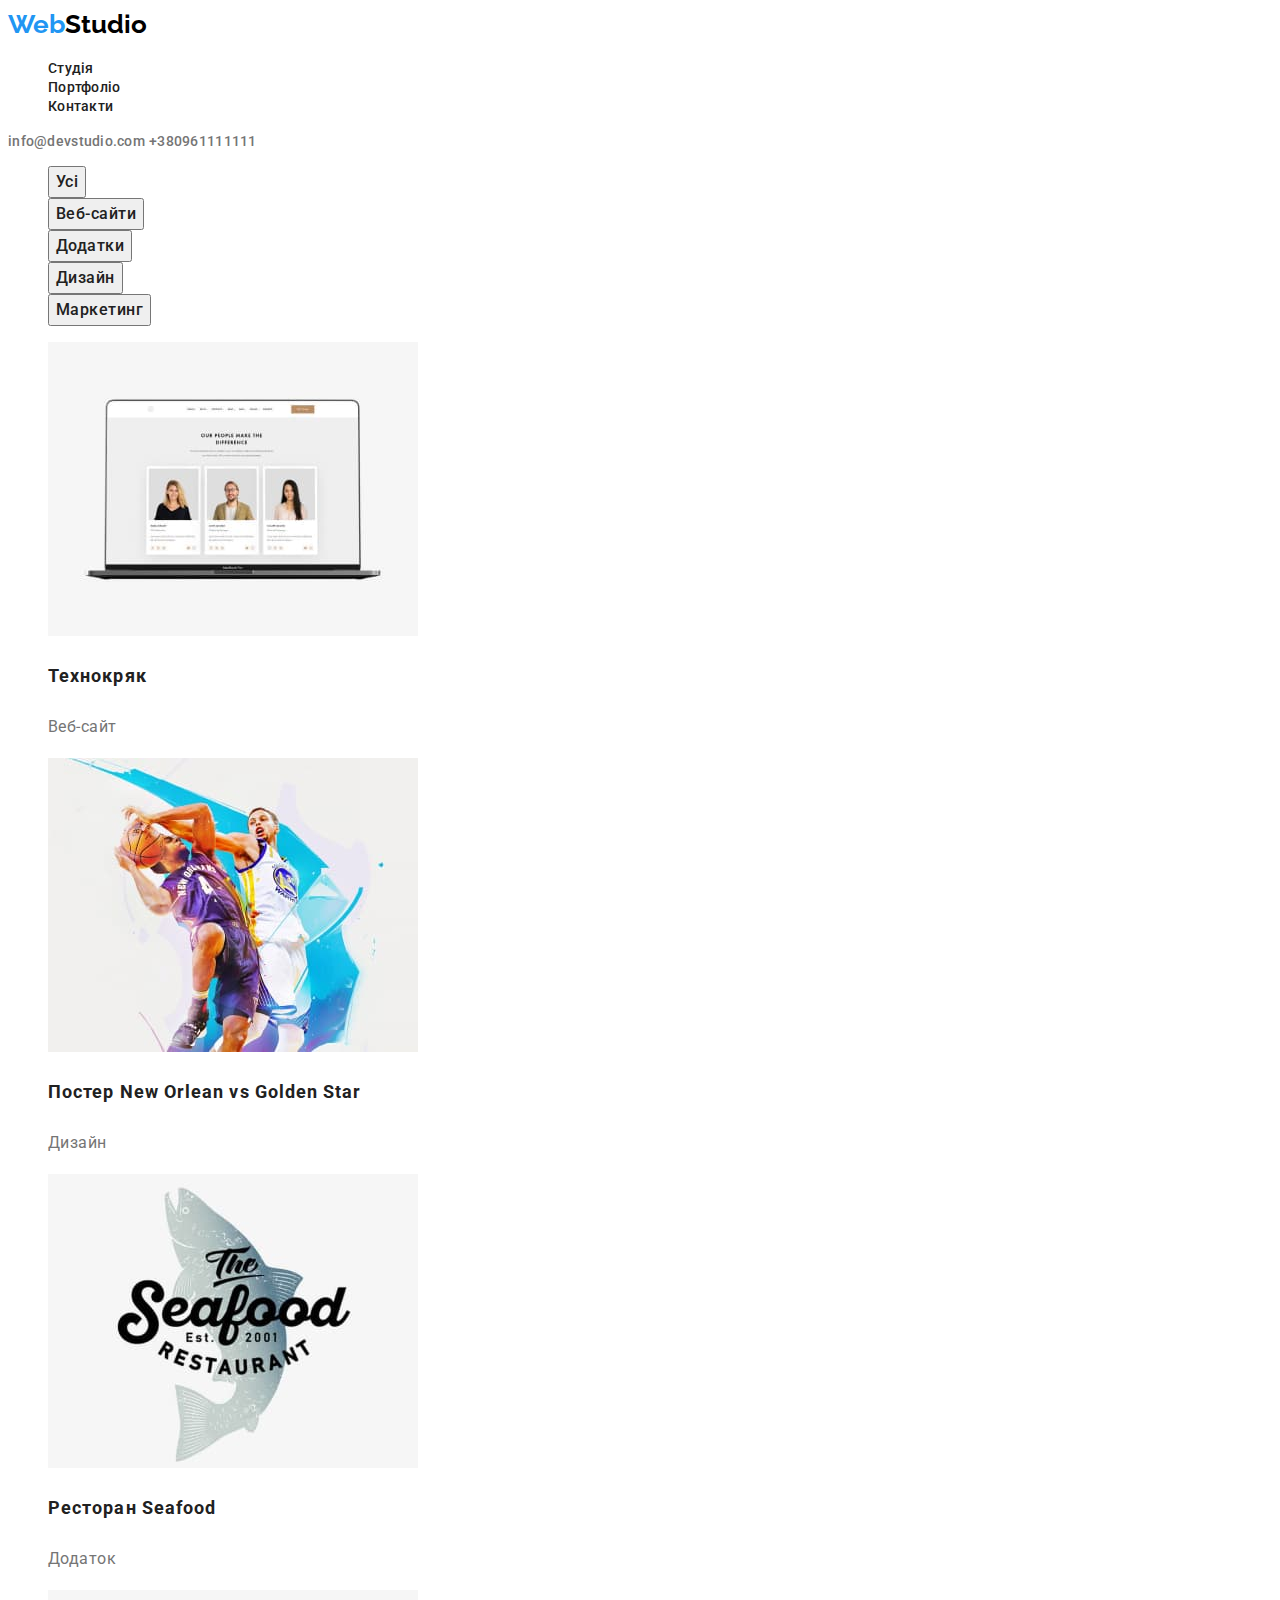
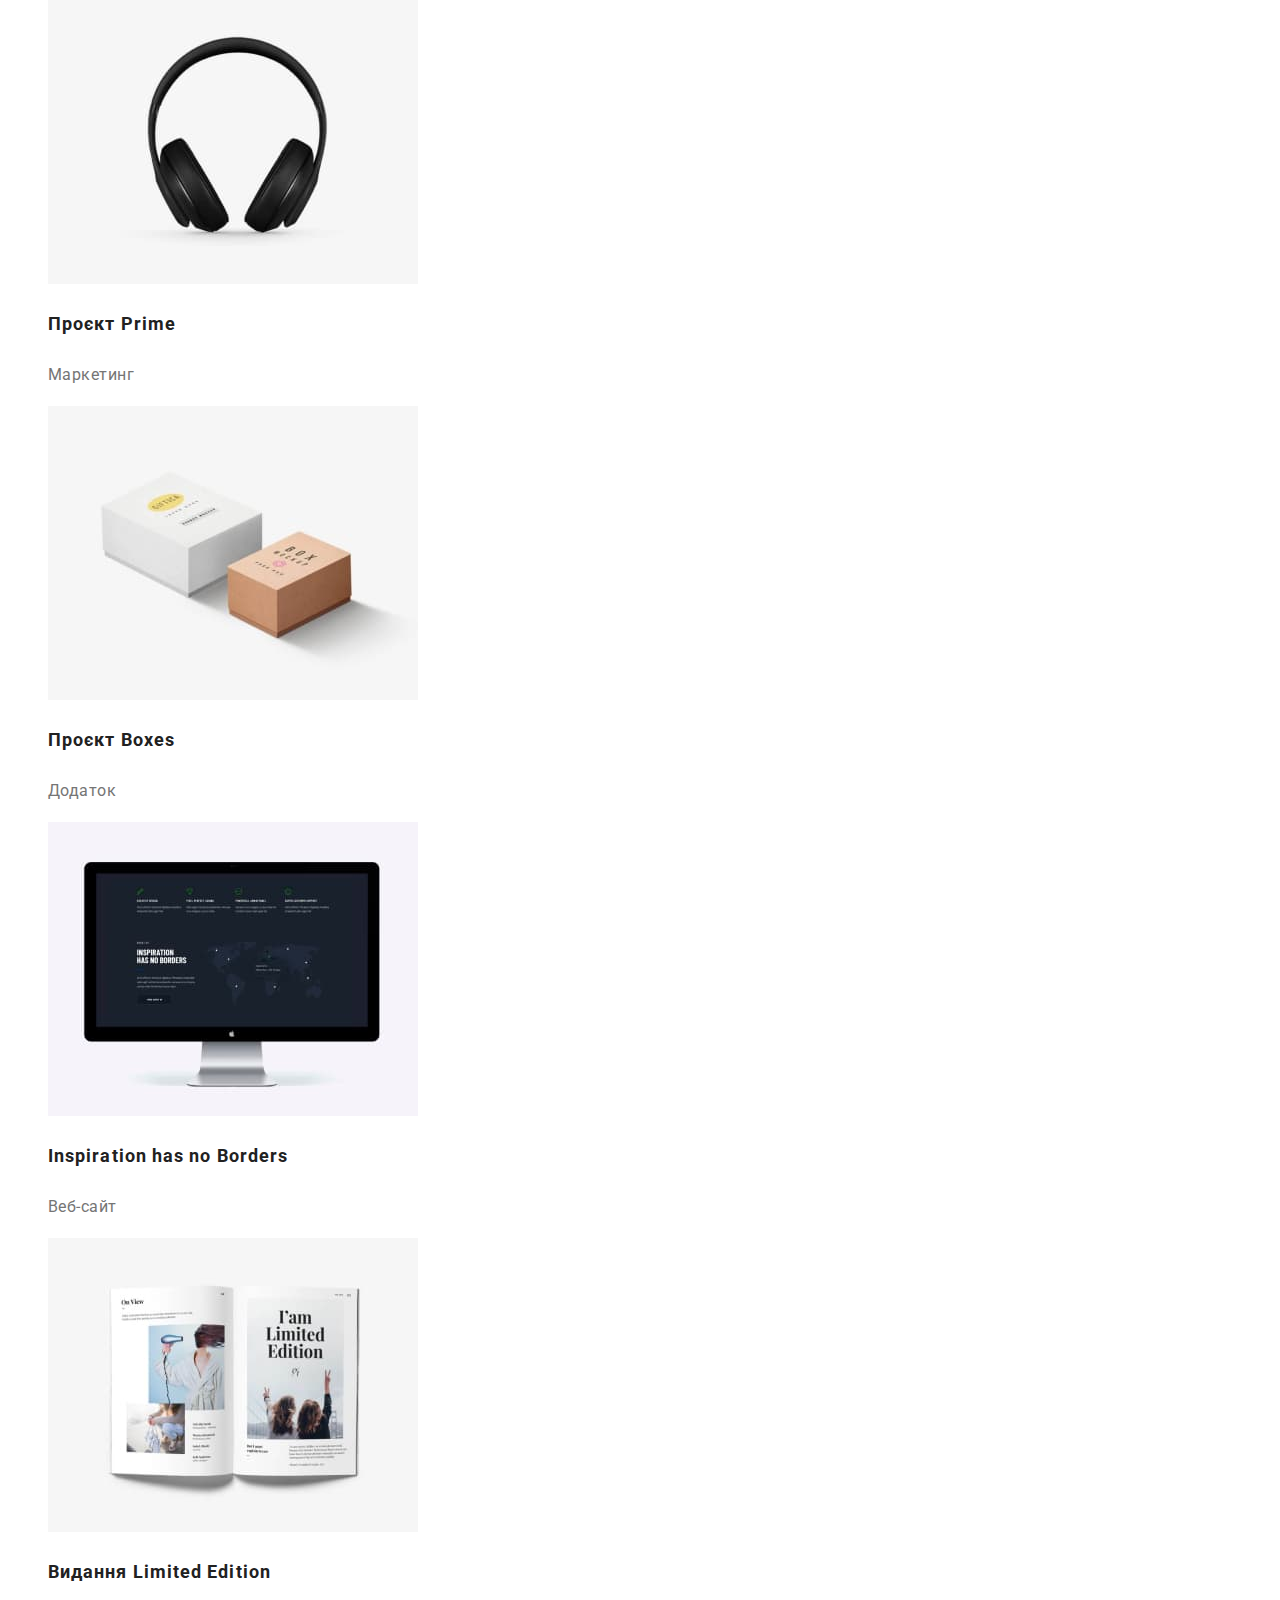
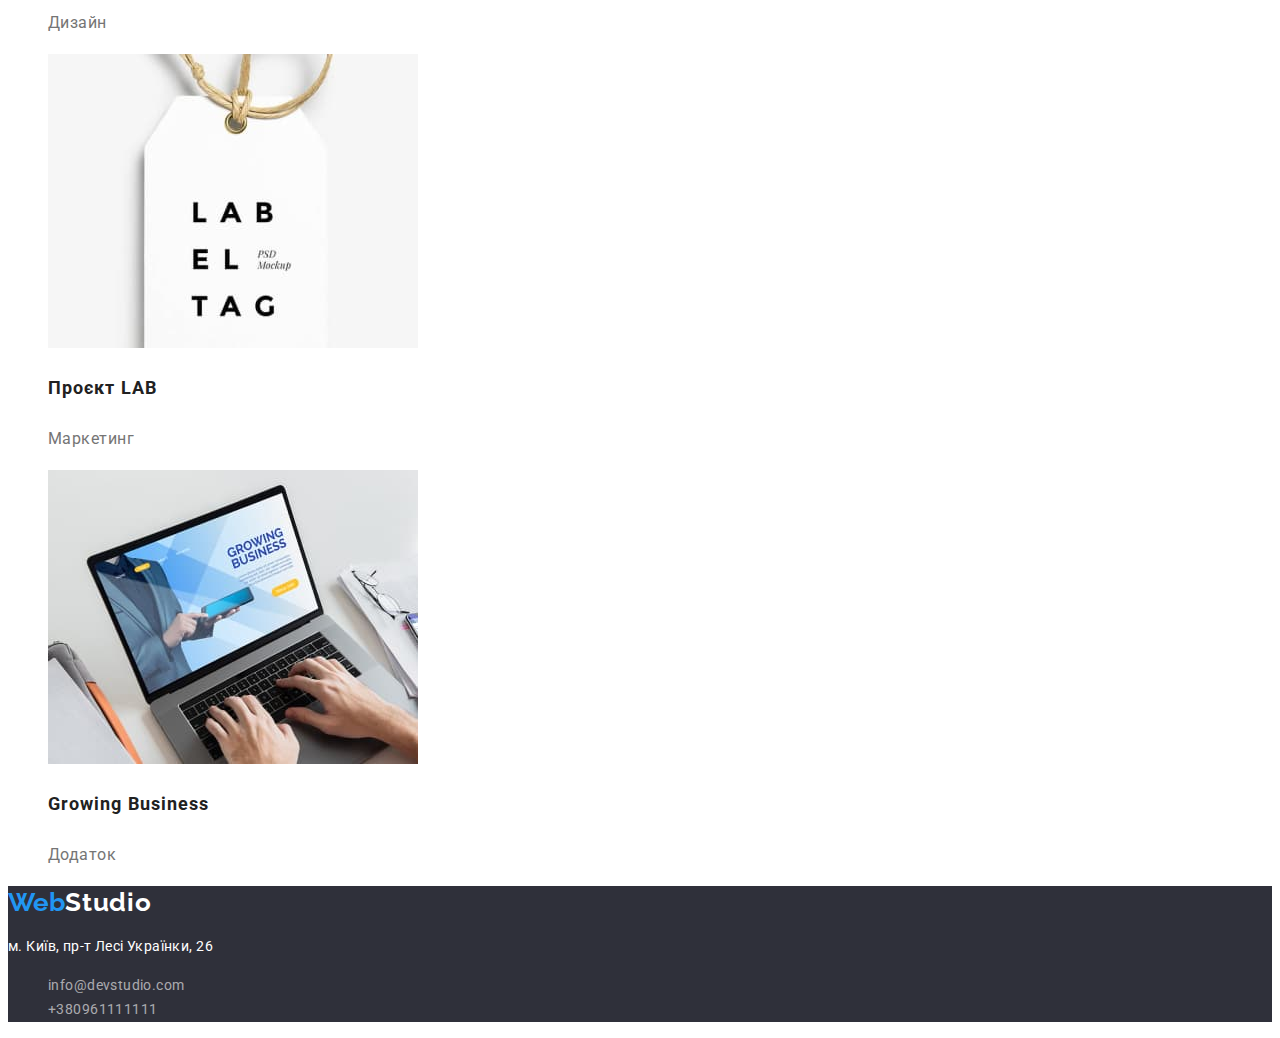
==== portfolio.html @ 91569893 "Add files via upload" ====
<!DOCTYPE html>
<html lang="en">
    <head>
        <meta charset="UTF-8">
        <meta http-equiv="X-UA-Compatible" content="IE=edge">
        <meta name="viewport" content="width=device-width, initial-scale=1.0">
        <link rel="stylesheet" href="./css/styles.css">
        <link rel="preconnect" href="https://fonts.googleapis.com">
        <link rel="preconnect" href="https://fonts.gstatic.com" crossorigin>
        <link href="https://fonts.googleapis.com/css2?family=Raleway:wght@700&family=Roboto:wght@400;500;700;900&display=swap" rel="stylesheet">
        <title>goit-markup-hw-02</title>
    </head>
    <body>
        <header>
            <a class="logo-Web" href="./index.html">Web<span class="logo-Studio">Studio</span></a>
            <nav >
                <ul class="nav-items">
                    <li><a class="header-nav-items" href="./index.html">Студія</a></li>
                    <li><a class="header-nav-items" href="./portfolio.html">Портфоліо</a></li>
                    <li><a class="header-nav-items" href="#">Контакти</a></li>
                </ul>
            </nav>
            <a class="header-nav-link" href="#" target="_blank" rel="noopener noreferrer">info@devstudio.com</a>
            <a class="header-nav-link" href="tel:+380961111111">+380961111111</a>
        </header>
        <main>
            <section>
                <ul class="box-btn-items">
                    <li><a class="box-btn" href="#"><button class="btn-style" type="button">Усі</button></a></li>
                    <li><a class="box-btn" href="#"><button class="btn-style" type="button">Веб-сайти</button></a></li>
                    <li><a class="box-btn" href="#"><button class="btn-style" type="button">Додатки</button></a></li>
                    <li><a class="box-btn" href="#"><button class="btn-style" type="button">Дизайн</button></a></li>
                    <li><a class="box-btn" href="#"><button class="btn-style" type="button">Маркетинг</button></a></li>
                </ul>                
                            
                <ul class="box-portfolio">
                    <li>
                        <a class="portfolio-link" href="#">
                        <img src="./images/Технокряк.jpg" width="370" height="294" alt="Технокряк">
                        <h3 class="portfolio-list">Технокряк</h3>
                        <p class="portfolio-text">Веб-сайт</p>
                    </a>
                    </li>

                    <li>
                        <a class="portfolio-link" href="#">
                        <img src="./images/Постер New Orlean vs Golden Star.jpg" width="370" height="294" alt="New Orlean vs Golden Star">
                        <h3 class="portfolio-list">Постер New Orlean vs Golden Star</h3>
                        <p class="portfolio-text">Дизайн</p>
                    </a>
                    </li>

                    <li>
                        <a class="portfolio-link" href="#">
                        <img src="./images/Ресторан Seafood.jpg" width="370" height="294" alt="Ресторан Seafood">
                        <h3 class="portfolio-list">Ресторан Seafood</h3>
                        <p class="portfolio-text">Додаток</p>
                    </a>
                    </li>

                    <li>
                        <a class="portfolio-link" href="#">
                        <img src="./images/Проєкт Prime.jpg" width="370" height="294" alt="Prime">
                        <h3 class="portfolio-list">Проєкт Prime</h3>
                        <p class="portfolio-text">Маркетинг</p>
                    </a>
                    </li>

                    <li>
                        <a class="portfolio-link" href="#">
                        <img src="./images/Проєкт Boxes.jpg" width="370" height="294" alt="Boxes">
                        <h3 class="portfolio-list">Проєкт Boxes</h3>
                        <p class="portfolio-text">Додаток</p>
                    </a>
                    </li>

                    <li>
                        <a class="portfolio-link" href="#">
                        <img src="./images/Inspiration has no Borders.jpg" width="370" height="294" alt="Inspiration has no Borders">
                        <h3 class="portfolio-list">Inspiration has no Borders</h3>
                        <p class="portfolio-text">Веб-сайт</p>
                    </a>
                    </li>

                    <li>
                        <a class="portfolio-link" href="#">
                        <img src="./images/Видання Limited Edition.jpg" width="370" height="294" alt="Limited Edition">
                        <h3 class="portfolio-list">Видання Limited Edition</h3>
                        <p class="portfolio-text">Дизайн</p>
                    </a>
                    </li>

                    <li>
                        <a class="portfolio-link" href="#">
                        <img src="./images/Проєкт LAB.jpg" width="370" height="294" alt="LAB">
                        <h3 class="portfolio-list">Проєкт LAB</h3>
                        <p class="portfolio-text">Маркетинг</p>
                    </a>
                    </li>

                    <li>
                        <a class="portfolio-link" href="#">
                        <img src="./images/Growing Business.jpg" width="370" height="294" alt="Growing Business">
                        <h3 class="portfolio-list">Growing Business</h3>
                        <p class="portfolio-text">Додаток</p>
                    </a>
                    </li>
                    
                   
                </ul>
            </section>
            
        </main>
        <footer class="footer">
            <a class="logo-Web" href="./index.html">Web<span class="logo-Studio-footer">Studio</span></a>
            <p class="address">м. Київ, пр-т Лесі Українки, 26</p>
            <ul class="footer-items">
                <li>
                <a class="footer-link" href="#" target="_blank" rel="noopener noreferrer">info@devstudio.com</a> 
                </li>
                <li>
                    <a class="footer-link" href="tel:+380961111111">+380961111111</a>
                </li>
            </ul>
        </footer>
    </body>
</html>
---- css/styles.css ----
body {
    font-family: 'Roboto', sans-serif;
}

:root {
    --blue-color: #2196F3;
    --title-color:#212121;
    --uptitle-color:#757575;
  } 

  /*---------------------------------------------------header------------------------------------------------------*/
  
.logo-Web{
    color: #2196F3;
    text-decoration: none;
    font-weight: 700;
    font-size: 26px;
    line-height: 1.3076;
    font-family: 'Raleway';
}
.logo-Studio{
    color: #000;
    text-decoration: none;
    font-size: 26px;
    line-height: 1.3076;
}

.nav-items{
    list-style: none;
}

.header-nav-items{
    text-decoration: none; 
    font-weight: 500;   
    color: var(--title-color);
    font-size: 14px;
    line-height: 1.1428;
    letter-spacing: 0.02em;    
}
.header-nav-items:hover
{
    color: var(--blue-color);
}

.header-nav-items:active
{
    color: #000;
}



.header-nav-link{
    font-weight: 500;
    font-size: 14px;
    line-height: 1.1428;
    letter-spacing: 0.02em;
    color: var(--uptitle-color);
    text-decoration: none;
}

.header-nav-link:hover
{
    color: var(--blue-color);
}

/*---------------------------------------------------header------------------------------------------------------*/

/*-----------------------------------------------------main------------------------------------------------------*/

.title-page{
    background-color: #2F303A;
}

.title-page{
    text-align: center;
    font-weight: 900;
    letter-spacing: 0.06em;
    text-transform: uppercase;
    color: #FFFFFF;
    font-size: 44px;
    line-height: 1.3636;
} 

.title-btn{
    font-family: inherit;    
    font-size: 16px;
    line-height: 1.875;
    color: #FFFFFF;
    background-color: var(--blue-color);   
    cursor: pointer;
    letter-spacing: 0.06em;
    
}

/*-----------sections our advantages-----------*/

.advantages-items{
    list-style: none;
}
.about-us{    
    font-size: 14px;
    line-height: 1.142;
    letter-spacing: 0.03em;
    text-transform: uppercase;
    color: var(--title-color);

}
.about-advantages{    
    font-size: 14px;
    line-height: 1.714;       
    letter-spacing: 0.03em;    
    color: var(--uptitle-color);
}
/*-----------sectons img-----------*/


.img-list{    
    font-size: 36px;
    line-height: 1.666;
    text-align: center;
    letter-spacing: 0.03em;
    color: var(--title-color);
}
.img-items{
    list-style: none;
}

/*-----------section teams-----------*/

.teams-list{    
    font-size: 36px;
    line-height: 1.666;
    text-align: center;
    letter-spacing: 0.03em;
    color: var(--title-color);
}
.teams-items{
    list-style: none;
}

.team-card-link{
    text-decoration: none;
}
.team-card-link:hover{
    color: var(--blue-color);    
}

.team-card{
    font-weight: 500;
    font-size: 16px;
    line-height: 1.187;
    text-align: center;
    letter-spacing: 0.03em;
    color: var(--title-color);         
}

.team-card-prof{    
    font-size: 16px;
    line-height: 1.187;
    text-align: center;
    letter-spacing: 0.03em;    
    color: var(--uptitle-color);        
}


/*-----------------------------------------------------main------------------------------------------------------*/

/*----------------------------------------------------footer-----------------------------------------------------*/

.footer{
    background-color: #2F303A;
}

.logo-Studio-footer{
    color: #FFFFFF;
    font-size: 26px;
    line-height: 1.192;
    letter-spacing: 0.03em;
}

.address{    
    font-size: 14px;
    line-height: 24px;
    letter-spacing: 0.03em;
    color: #FFFFFF;
    }

.footer-items{
    list-style: none;

}
.footer-link{   
    font-size: 14px;
    line-height: 1.714;      
    letter-spacing: 0.03em;    
    color: rgba(255, 255, 255, 0.6);
    text-decoration: none;
}

.footer-link:hover{
    color: var(--blue-color); 
}
.footer-link:active{
    color: #000; 
}
/*----------------------------------------------------footer------------------------------------------------------*/

/*---------------------------------------------------portfolio------------------------------------------------------*/

.box-btn-items{
    list-style: none; 
}

.btn-style{
    font-family: inherit;
    font-weight: 500;
    font-size: 16px;
    line-height: 1.625;
    text-align: center;
    letter-spacing: 0.03em;
    color: var(--title-color);    
}


.btn-style:hover{
    background-color: var(--blue-color);  
    cursor: pointer; 
    
}

.box-portfolio{
    list-style: none;
}

.portfolio-link{
   text-decoration: none;
}

.portfolio-list{    
    font-size: 18px;
    line-height: 2;    
    letter-spacing: 0.06em;    
    color: #212121;
}

.portfolio-text{ 
    font-size: 16px;
    line-height: 1.875;
    letter-spacing: 0.03em;    
    color: var(--uptitle-color);
}
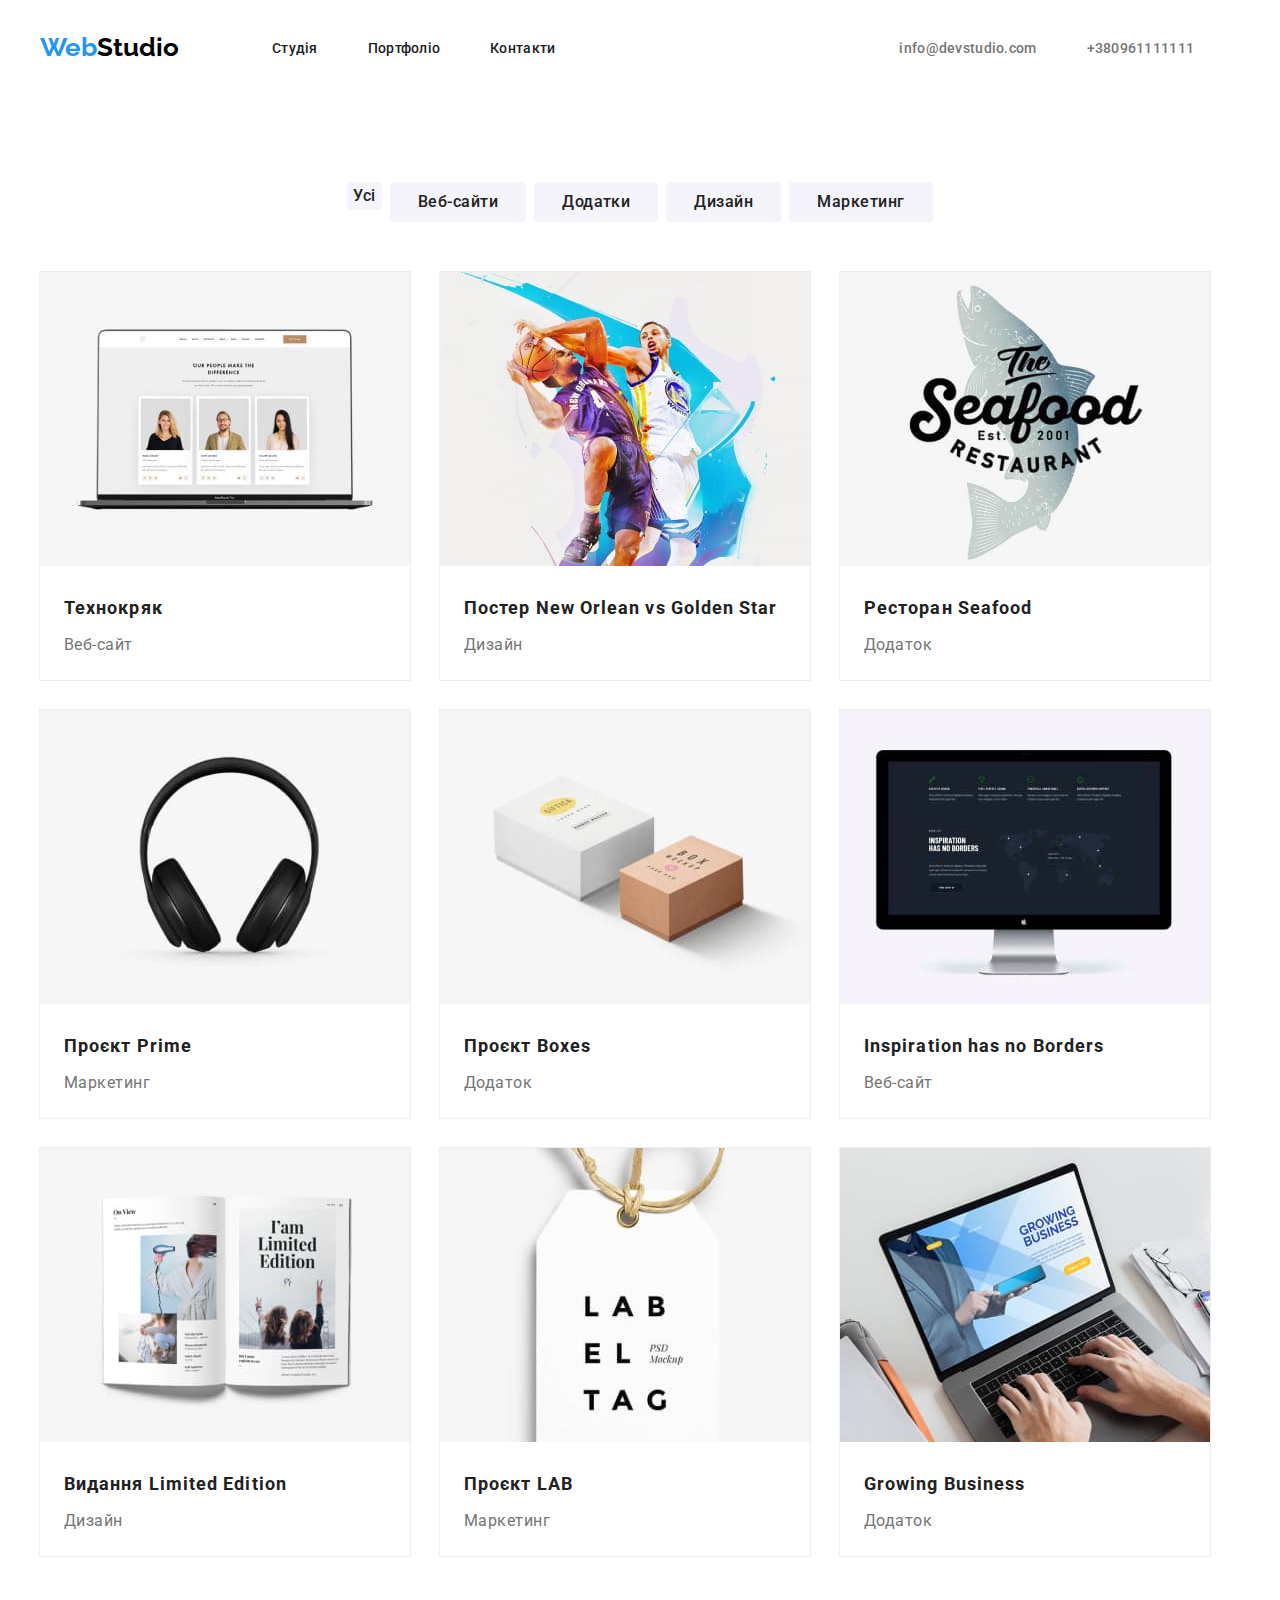
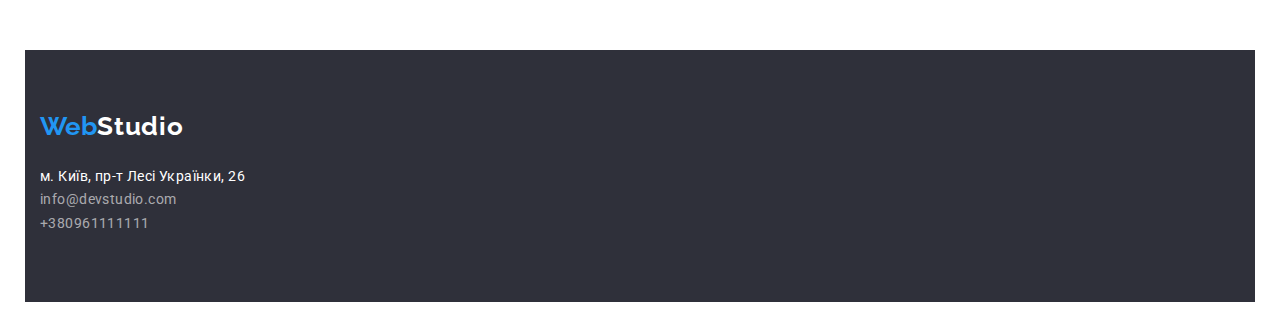
==== commit 48f9ac64: "hw3(eror)" ====
--- a/portfolio.html
+++ b/portfolio.html
@@ -8,120 +8,133 @@
         <link rel="preconnect" href="https://fonts.googleapis.com">
         <link rel="preconnect" href="https://fonts.gstatic.com" crossorigin>
         <link href="https://fonts.googleapis.com/css2?family=Raleway:wght@700&family=Roboto:wght@400;500;700;900&display=swap" rel="stylesheet">
+        <link rel="stylesheet" href="./css/modern-normalize/modern-normalize.css">
         <title>goit-markup-hw-02</title>
     </head>
     <body>
         <header>
-            <a class="logo-Web" href="./index.html">Web<span class="logo-Studio">Studio</span></a>
-            <nav >
-                <ul class="nav-items">
-                    <li><a class="header-nav-items" href="./index.html">Студія</a></li>
-                    <li><a class="header-nav-items" href="./portfolio.html">Портфоліо</a></li>
-                    <li><a class="header-nav-items" href="#">Контакти</a></li>
-                </ul>
-            </nav>
-            <a class="header-nav-link" href="#" target="_blank" rel="noopener noreferrer">info@devstudio.com</a>
-            <a class="header-nav-link" href="tel:+380961111111">+380961111111</a>
+            <div class="container container-header">
+                <a class="logo-Web" href="./index.html">Web<span class="logo-Studio">Studio</span></a>
+                <nav class="navigation">
+                    <ul class="nav-items">
+                        <li><a class="header-nav-items" href="./index.html">Студія</a></li>
+                        <li><a class="header-nav-items" href="./portfolio.html">Портфоліо</a></li>
+                        <li><a class="header-nav-items" href="#">Контакти</a></li>
+                    </ul>
+                </nav>                
+                <a class="header-nav-link nav-mail" href="#" target="_blank" rel="noopener noreferrer">info@devstudio.com</a>
+                <a class="header-nav-link nav-tel" href="tel:+380961111111">+380961111111</a>
+                
+            </div>
         </header>
         <main>
             <section>
-                <ul class="box-btn-items">
-                    <li><a class="box-btn" href="#"><button class="btn-style" type="button">Усі</button></a></li>
-                    <li><a class="box-btn" href="#"><button class="btn-style" type="button">Веб-сайти</button></a></li>
-                    <li><a class="box-btn" href="#"><button class="btn-style" type="button">Додатки</button></a></li>
-                    <li><a class="box-btn" href="#"><button class="btn-style" type="button">Дизайн</button></a></li>
-                    <li><a class="box-btn" href="#"><button class="btn-style" type="button">Маркетинг</button></a></li>
-                </ul>                
-                            
-                <ul class="box-portfolio">
-                    <li>
-                        <a class="portfolio-link" href="#">
-                        <img src="./images/Технокряк.jpg" width="370" height="294" alt="Технокряк">
-                        <h3 class="portfolio-list">Технокряк</h3>
-                        <p class="portfolio-text">Веб-сайт</p>
-                    </a>
-                    </li>
+                <div class="container container-portfolio">
+                    <ul class="box-btn-items">
+                        <li class="btn-items"><a class="box-btn" href="#"><button class="btn-style" type="button">Усі</button></a></li>
+                        <li class="btn-items"><a class="box-btn" href="#"><button class="btn-style" type="button">Веб-сайти</button></a></li>
+                        <li class="btn-items"><a class="box-btn" href="#"><button class="btn-style" type="button">Додатки</button></a></li>
+                        <li class="btn-items"><a class="box-btn" href="#"><button class="btn-style" type="button">Дизайн</button></a></li>
+                        <li class="btn-items"><a class="box-btn" href="#"><button class="btn-style" type="button">Маркетинг</button></a></li>
+                    </ul>                
+                                
+                    <ul class="box-portfolio">
+                        <li class="portfolio-items">
+                            <a class="portfolio-link" href="#">
+                            <img src="./images/Технокряк.jpg" width="370" height="294" alt="Технокряк">
+                            <h3 class="portfolio-list">Технокряк</h3>
+                            <p class="portfolio-text">Веб-сайт</p>
+                        </a>
+                        </li>
 
-                    <li>
-                        <a class="portfolio-link" href="#">
-                        <img src="./images/Постер New Orlean vs Golden Star.jpg" width="370" height="294" alt="New Orlean vs Golden Star">
-                        <h3 class="portfolio-list">Постер New Orlean vs Golden Star</h3>
-                        <p class="portfolio-text">Дизайн</p>
-                    </a>
-                    </li>
+                        <li class="portfolio-items">
+                            <a class="portfolio-link" href="#">
+                            <img src="./images/Постер New Orlean vs Golden Star.jpg" width="370" height="294" alt="New Orlean vs Golden Star">
+                            <h3 class="portfolio-list">Постер New Orlean vs Golden Star</h3>
+                            <p class="portfolio-text">Дизайн</p>
+                        </a>
+                        </li>
 
-                    <li>
-                        <a class="portfolio-link" href="#">
-                        <img src="./images/Ресторан Seafood.jpg" width="370" height="294" alt="Ресторан Seafood">
-                        <h3 class="portfolio-list">Ресторан Seafood</h3>
-                        <p class="portfolio-text">Додаток</p>
-                    </a>
-                    </li>
+                        <li class="portfolio-items">
+                            <a class="portfolio-link" href="#">
+                            <img src="./images/Ресторан Seafood.jpg" width="370" height="294" alt="Ресторан Seafood">
+                            <h3 class="portfolio-list">Ресторан Seafood</h3>
+                            <p class="portfolio-text">Додаток</p>
+                        </a>
+                        </li>
 
-                    <li>
-                        <a class="portfolio-link" href="#">
-                        <img src="./images/Проєкт Prime.jpg" width="370" height="294" alt="Prime">
-                        <h3 class="portfolio-list">Проєкт Prime</h3>
-                        <p class="portfolio-text">Маркетинг</p>
-                    </a>
-                    </li>
+                        <li class="portfolio-items">
+                            <a class="portfolio-link" href="#">
+                            <img src="./images/Проєкт Prime.jpg" width="370" height="294" alt="Prime">
+                            <h3 class="portfolio-list">Проєкт Prime</h3>
+                            <p class="portfolio-text">Маркетинг</p>
+                        </a>
+                        </li>
 
-                    <li>
-                        <a class="portfolio-link" href="#">
-                        <img src="./images/Проєкт Boxes.jpg" width="370" height="294" alt="Boxes">
-                        <h3 class="portfolio-list">Проєкт Boxes</h3>
-                        <p class="portfolio-text">Додаток</p>
-                    </a>
-                    </li>
+                        <li class="portfolio-items">
+                            <a class="portfolio-link" href="#">
+                            <img src="./images/Проєкт Boxes.jpg" width="370" height="294" alt="Boxes">
+                            <h3 class="portfolio-list">Проєкт Boxes</h3>
+                            <p class="portfolio-text">Додаток</p>
+                        </a>
+                        </li>
 
-                    <li>
-                        <a class="portfolio-link" href="#">
-                        <img src="./images/Inspiration has no Borders.jpg" width="370" height="294" alt="Inspiration has no Borders">
-                        <h3 class="portfolio-list">Inspiration has no Borders</h3>
-                        <p class="portfolio-text">Веб-сайт</p>
-                    </a>
-                    </li>
+                        <li class="portfolio-items">
+                            <a class="portfolio-link" href="#">
+                            <img src="./images/Inspiration has no Borders.jpg" width="370" height="294" alt="Inspiration has no Borders">
+                            <h3 class="portfolio-list">Inspiration has no Borders</h3>
+                            <p class="portfolio-text">Веб-сайт</p>
+                        </a>
+                        </li>
 
-                    <li>
-                        <a class="portfolio-link" href="#">
-                        <img src="./images/Видання Limited Edition.jpg" width="370" height="294" alt="Limited Edition">
-                        <h3 class="portfolio-list">Видання Limited Edition</h3>
-                        <p class="portfolio-text">Дизайн</p>
-                    </a>
-                    </li>
+                        <li class="portfolio-items">
+                            <a class="portfolio-link" href="#">
+                            <img src="./images/Видання Limited Edition.jpg" width="370" height="294" alt="Limited Edition">
+                            <h3 class="portfolio-list">Видання Limited Edition</h3>
+                            <p class="portfolio-text">Дизайн</p>
+                        </a>
+                        </li>
 
-                    <li>
-                        <a class="portfolio-link" href="#">
-                        <img src="./images/Проєкт LAB.jpg" width="370" height="294" alt="LAB">
-                        <h3 class="portfolio-list">Проєкт LAB</h3>
-                        <p class="portfolio-text">Маркетинг</p>
-                    </a>
-                    </li>
+                        <li class="portfolio-items">
+                            <a class="portfolio-link" href="#">
+                            <img src="./images/Проєкт LAB.jpg" width="370" height="294" alt="LAB">
+                            <h3 class="portfolio-list">Проєкт LAB</h3>
+                            <p class="portfolio-text">Маркетинг</p>
+                        </a>
+                        </li>
 
-                    <li>
-                        <a class="portfolio-link" href="#">
-                        <img src="./images/Growing Business.jpg" width="370" height="294" alt="Growing Business">
-                        <h3 class="portfolio-list">Growing Business</h3>
-                        <p class="portfolio-text">Додаток</p>
-                    </a>
-                    </li>
+                        <li class="portfolio-items">
+                            <a class="portfolio-link" href="#">
+                            <img src="./images/Growing Business.jpg" width="370" height="294" alt="Growing Business">
+                            <h3 class="portfolio-list">Growing Business</h3>
+                            <p class="portfolio-text">Додаток</p>
+                        </a>
+                        </li>
+                        
                     
-                   
-                </ul>
+                    </ul>
+                </div>
             </section>
             
         </main>
-        <footer class="footer">
-            <a class="logo-Web" href="./index.html">Web<span class="logo-Studio-footer">Studio</span></a>
-            <p class="address">м. Київ, пр-т Лесі Українки, 26</p>
-            <ul class="footer-items">
-                <li>
-                <a class="footer-link" href="#" target="_blank" rel="noopener noreferrer">info@devstudio.com</a> 
-                </li>
-                <li>
-                    <a class="footer-link" href="tel:+380961111111">+380961111111</a>
-                </li>
-            </ul>
+        <footer class="footer container">
+            
+            <div class="footer-logo">
+                <a class="logo-Web" href="./index.html">Web<span class="logo-Studio-footer">Studio</span></a>
+            </div>
+            
+            <div class="footer-nav">
+                <p class="address">м. Київ, пр-т Лесі Українки, 26</p>
+                <ul class="footer-items">
+                    <li>
+                        <a class="footer-link" href="#" target="_blank" rel="noopener noreferrer">info@devstudio.com</a> 
+                    </li>
+                    <li>
+                        <a class="footer-link" href="tel:+380961111111">+380961111111</a>
+                    </li>
+                </ul>
+            </div>
+            
         </footer>
     </body>
 </html>--- a/css/styles.css
+++ b/css/styles.css
@@ -1,3 +1,12 @@
+h1,h2,h3,h4,h5,h6,p{
+    margin: 0;
+}
+ul{
+    list-style: none;
+    margin: 0;
+    padding: 0;
+}
+
 body {
     font-family: 'Roboto', sans-serif;
 }
@@ -8,8 +17,21 @@
     --uptitle-color:#757575;
   } 
 
-  /*---------------------------------------------------header------------------------------------------------------*/
+  .container{
+    width: 1200px;    
+    padding-left: 15px;
+    padding-right: 15px;
+    margin: 0 auto;    
+  }
+
+  /*--------------header---------------*/
   
+.container-header{
+    height: 80px;
+    display: flex;
+    align-items: center;
+}
+
 .logo-Web{
     color: #2196F3;
     text-decoration: none;
@@ -23,31 +45,34 @@
     text-decoration: none;
     font-size: 26px;
     line-height: 1.3076;
+    margin-right: 93px;
+}
+
+.navigation{
+    margin-right: 344px;
 }
 
 .nav-items{
     list-style: none;
-}
-
+    display: flex;
+    gap: 50px;      
+}
 .header-nav-items{
     text-decoration: none; 
     font-weight: 500;   
     color: var(--title-color);
     font-size: 14px;
     line-height: 1.1428;
-    letter-spacing: 0.02em;    
-}
-.header-nav-items:hover
-{
+    letter-spacing: 0.02em;
+    display: flex;       
+}
+.header-nav-items:hover{
     color: var(--blue-color);
 }
 
-.header-nav-items:active
-{
+.header-nav-items:active{
     color: #000;
 }
-
-
 
 .header-nav-link{
     font-weight: 500;
@@ -56,6 +81,7 @@
     letter-spacing: 0.02em;
     color: var(--uptitle-color);
     text-decoration: none;
+    display: flex;
 }
 
 .header-nav-link:hover
@@ -63,22 +89,32 @@
     color: var(--blue-color);
 }
 
-/*---------------------------------------------------header------------------------------------------------------*/
-
-/*-----------------------------------------------------main------------------------------------------------------*/
+.nav-mail{
+    margin-right: 50px;
+}
+
+/*--------------header---------------*/
+
+/*---------------main----------------*/
 
 .title-page{
     background-color: #2F303A;
-}
-
-.title-page{
+    height: 600px;
+    display: flex;
+    align-items: center;
+    justify-content: center;
+    margin-bottom: 94px;  
+    
+}
+
+.title-page-caption{
     text-align: center;
     font-weight: 900;
     letter-spacing: 0.06em;
     text-transform: uppercase;
     color: #FFFFFF;
     font-size: 44px;
-    line-height: 1.3636;
+    line-height: 1.3636;          
 } 
 
 .title-btn{
@@ -89,20 +125,40 @@
     background-color: var(--blue-color);   
     cursor: pointer;
     letter-spacing: 0.06em;
-    
-}
-
-/*-----------sections our advantages-----------*/
+    width: 216px;
+    height: 50px; 
+    border-radius: 4px;
+    border: transparent;           
+}
+
+.container-caption{
+    display: flex;
+    flex-wrap: wrap; 
+    justify-content: center;
+    gap: 40px;  
+    max-width: 696px;     
+}
+
+/*--sections our advantages--*/
 
 .advantages-items{
     list-style: none;
-}
+    height: 98px;
+    display: flex;
+    margin-bottom: 94px;    
+}
+
+.about-items{
+    width: 270px;
+}
+
 .about-us{    
     font-size: 14px;
     line-height: 1.142;
     letter-spacing: 0.03em;
     text-transform: uppercase;
     color: var(--title-color);
+    margin-bottom: 10px;
 
 }
 .about-advantages{    
@@ -111,8 +167,12 @@
     letter-spacing: 0.03em;    
     color: var(--uptitle-color);
 }
-/*-----------sectons img-----------*/
-
+
+/*----sectons img-----*/
+
+.container-img{
+    margin-bottom: 94px;
+}
 
 .img-list{    
     font-size: 36px;
@@ -120,12 +180,34 @@
     text-align: center;
     letter-spacing: 0.03em;
     color: var(--title-color);
-}
+    margin-bottom: 50px;
+    }
 .img-items{
     list-style: none;
-}
-
-/*-----------section teams-----------*/
+    display: flex;
+    gap: 30px;
+}
+
+
+
+
+
+
+/*---section teams-----*/
+
+.container-team{
+    height: 648px;   
+    justify-content: center;
+    display: flex;
+    align-content: space-between;
+    flex-wrap: nowrap;
+    flex-direction: column; 
+    background-color: #F5F4FA;   
+}
+
+.container-card{
+    background-color: #FFFFFF;
+}
 
 .teams-list{    
     font-size: 36px;
@@ -133,9 +215,12 @@
     text-align: center;
     letter-spacing: 0.03em;
     color: var(--title-color);
+    margin-bottom: 50px;
 }
 .teams-items{
     list-style: none;
+    display: flex;
+    gap: 30px;
 }
 
 .team-card-link{
@@ -145,13 +230,18 @@
     color: var(--blue-color);    
 }
 
+.foto-team{
+    margin-bottom: 30px;
+}
+
 .team-card{
     font-weight: 500;
     font-size: 16px;
     line-height: 1.187;
     text-align: center;
     letter-spacing: 0.03em;
-    color: var(--title-color);         
+    color: var(--title-color);
+    margin-bottom: 10px;         
 }
 
 .team-card-prof{    
@@ -159,16 +249,25 @@
     line-height: 1.187;
     text-align: center;
     letter-spacing: 0.03em;    
-    color: var(--uptitle-color);        
-}
-
-
-/*-----------------------------------------------------main------------------------------------------------------*/
-
-/*----------------------------------------------------footer-----------------------------------------------------*/
+    color: var(--uptitle-color);
+    margin-bottom: 30px;        
+}
+
+
+/*---------------main----------------*/
+
+/*--------------footer---------------*/
 
 .footer{
     background-color: #2F303A;
+    height: 252px;
+    display: flex;
+    flex-direction: column;
+}
+
+.footer-logo{
+    margin-top: 60px;
+    margin-bottom: 20px;  
 }
 
 .logo-Studio-footer{
@@ -178,6 +277,10 @@
     letter-spacing: 0.03em;
 }
 
+.footer-nav{
+    gap: 9px;
+}
+
 .address{    
     font-size: 14px;
     line-height: 24px;
@@ -203,13 +306,34 @@
 .footer-link:active{
     color: #000; 
 }
-/*----------------------------------------------------footer------------------------------------------------------*/
-
-/*---------------------------------------------------portfolio------------------------------------------------------*/
+/*--------------footer---------------*/
+
+/*------------portfolio--------------*/
+
+.container-portfolio{
+    margin-top: 94px;
+}
 
 .box-btn-items{
     list-style: none; 
-}
+    display: flex;   
+    justify-content: center;
+    gap: 8px;
+    margin-bottom: 50px;
+}
+
+.btn-items:nth-child(n+2){
+    padding: 6px 22px;    
+    background: #F5F4FA;
+    border-radius: 4px;
+}
+
+.box-btn:nth-child(n+2){
+    padding: 6px 22px;    
+    background: #F5F4FA;
+    border-radius: 4px;
+}
+
 
 .btn-style{
     font-family: inherit;
@@ -218,7 +342,9 @@
     line-height: 1.625;
     text-align: center;
     letter-spacing: 0.03em;
-    color: var(--title-color);    
+    color: var(--title-color);
+    border: transparent;
+    background: #F5F4FA;        
 }
 
 
@@ -230,6 +356,14 @@
 
 .box-portfolio{
     list-style: none;
+    display: flex;
+    flex-wrap: wrap;
+    gap: 30px;
+    margin-bottom: 94px;
+}
+
+.portfolio-items{
+    outline: 1px solid #EEEEEE;
 }
 
 .portfolio-link{
@@ -241,6 +375,7 @@
     line-height: 2;    
     letter-spacing: 0.06em;    
     color: #212121;
+    padding: 20px 2px 4px 24px;
 }
 
 .portfolio-text{ 
@@ -248,4 +383,5 @@
     line-height: 1.875;
     letter-spacing: 0.03em;    
     color: var(--uptitle-color);
+    padding: 0px 24px 20px 24px;
 }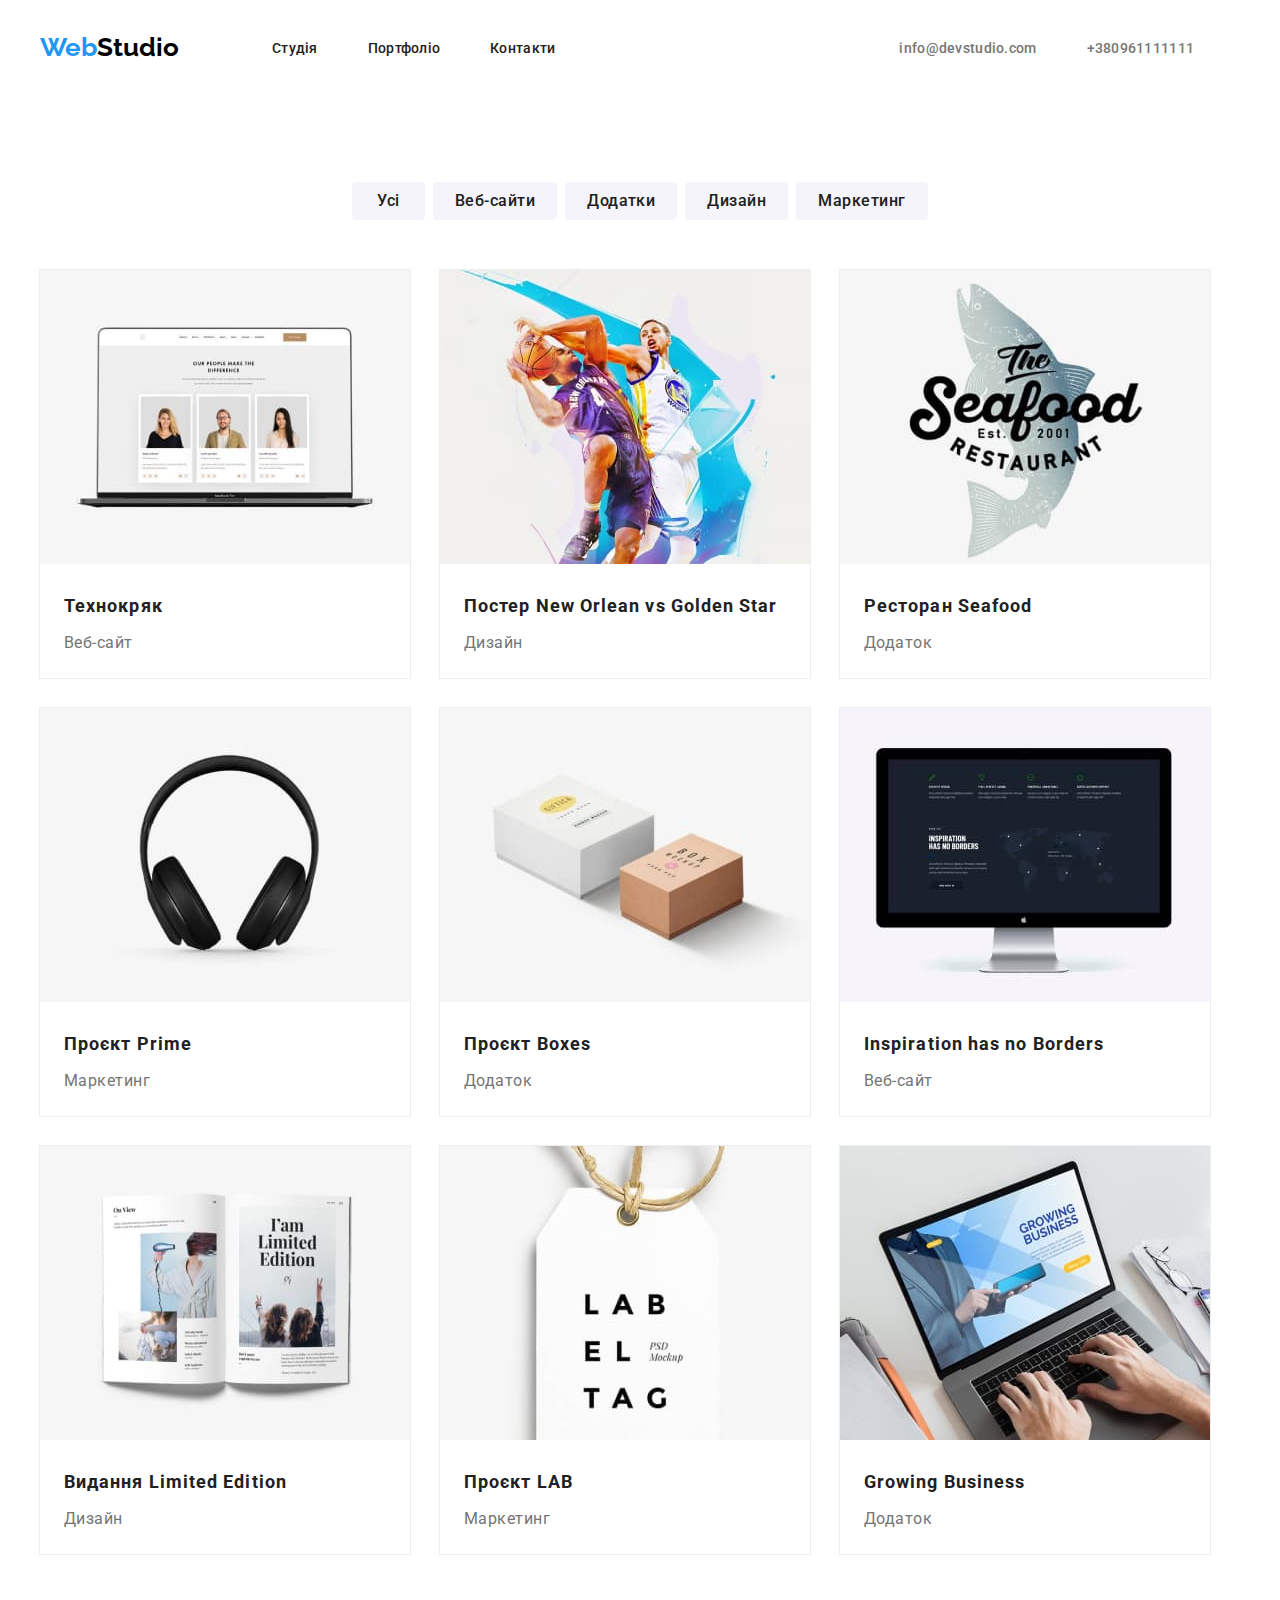
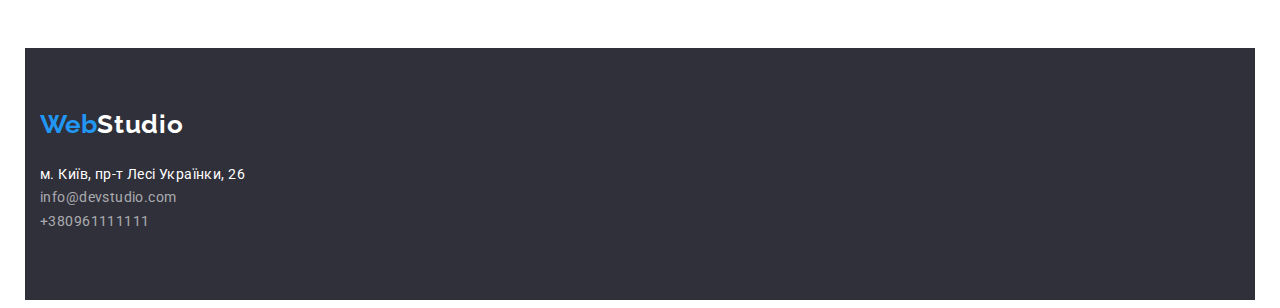
==== commit 5f6d6436: "HW-03" ====
--- a/portfolio.html
+++ b/portfolio.html
@@ -31,11 +31,11 @@
             <section>
                 <div class="container container-portfolio">
                     <ul class="box-btn-items">
-                        <li class="btn-items"><a class="box-btn" href="#"><button class="btn-style" type="button">Усі</button></a></li>
-                        <li class="btn-items"><a class="box-btn" href="#"><button class="btn-style" type="button">Веб-сайти</button></a></li>
-                        <li class="btn-items"><a class="box-btn" href="#"><button class="btn-style" type="button">Додатки</button></a></li>
-                        <li class="btn-items"><a class="box-btn" href="#"><button class="btn-style" type="button">Дизайн</button></a></li>
-                        <li class="btn-items"><a class="box-btn" href="#"><button class="btn-style" type="button">Маркетинг</button></a></li>
+                        <li><button class="btn-style-all" type="button">Усі</button></a></li>
+                        <li><button class="btn-style" type="button">Веб-сайти</button></a></li>
+                        <li><button class="btn-style" type="button">Додатки</button></a></li>
+                        <li><button class="btn-style" type="button">Дизайн</button></a></li>
+                        <li><button class="btn-style" type="button">Маркетинг</button></a></li>
                     </ul>                
                                 
                     <ul class="box-portfolio">
--- a/css/styles.css
+++ b/css/styles.css
@@ -322,18 +322,24 @@
     margin-bottom: 50px;
 }
 
-.btn-items:nth-child(n+2){
-    padding: 6px 22px;    
+.btn-style-all:hover{
+    background-color: var(--blue-color);  
+    cursor: pointer;
+}
+
+.btn-style-all{
+    font-family: inherit;
+    font-weight: 500;
+    font-size: 16px;
+    line-height: 1.625;
+    text-align: center;
+    letter-spacing: 0.03em;
+    color: var(--title-color);
+    border: transparent;
     background: #F5F4FA;
-    border-radius: 4px;
-}
-
-.box-btn:nth-child(n+2){
-    padding: 6px 22px;    
-    background: #F5F4FA;
-    border-radius: 4px;
-}
-
+    padding: 6px 25px; 
+    border-radius: 4px;  
+}
 
 .btn-style{
     font-family: inherit;
@@ -344,9 +350,10 @@
     letter-spacing: 0.03em;
     color: var(--title-color);
     border: transparent;
-    background: #F5F4FA;        
-}
-
+    background: #F5F4FA;
+    padding: 6px 22px; 
+    border-radius: 4px;          
+}
 
 .btn-style:hover{
     background-color: var(--blue-color);  
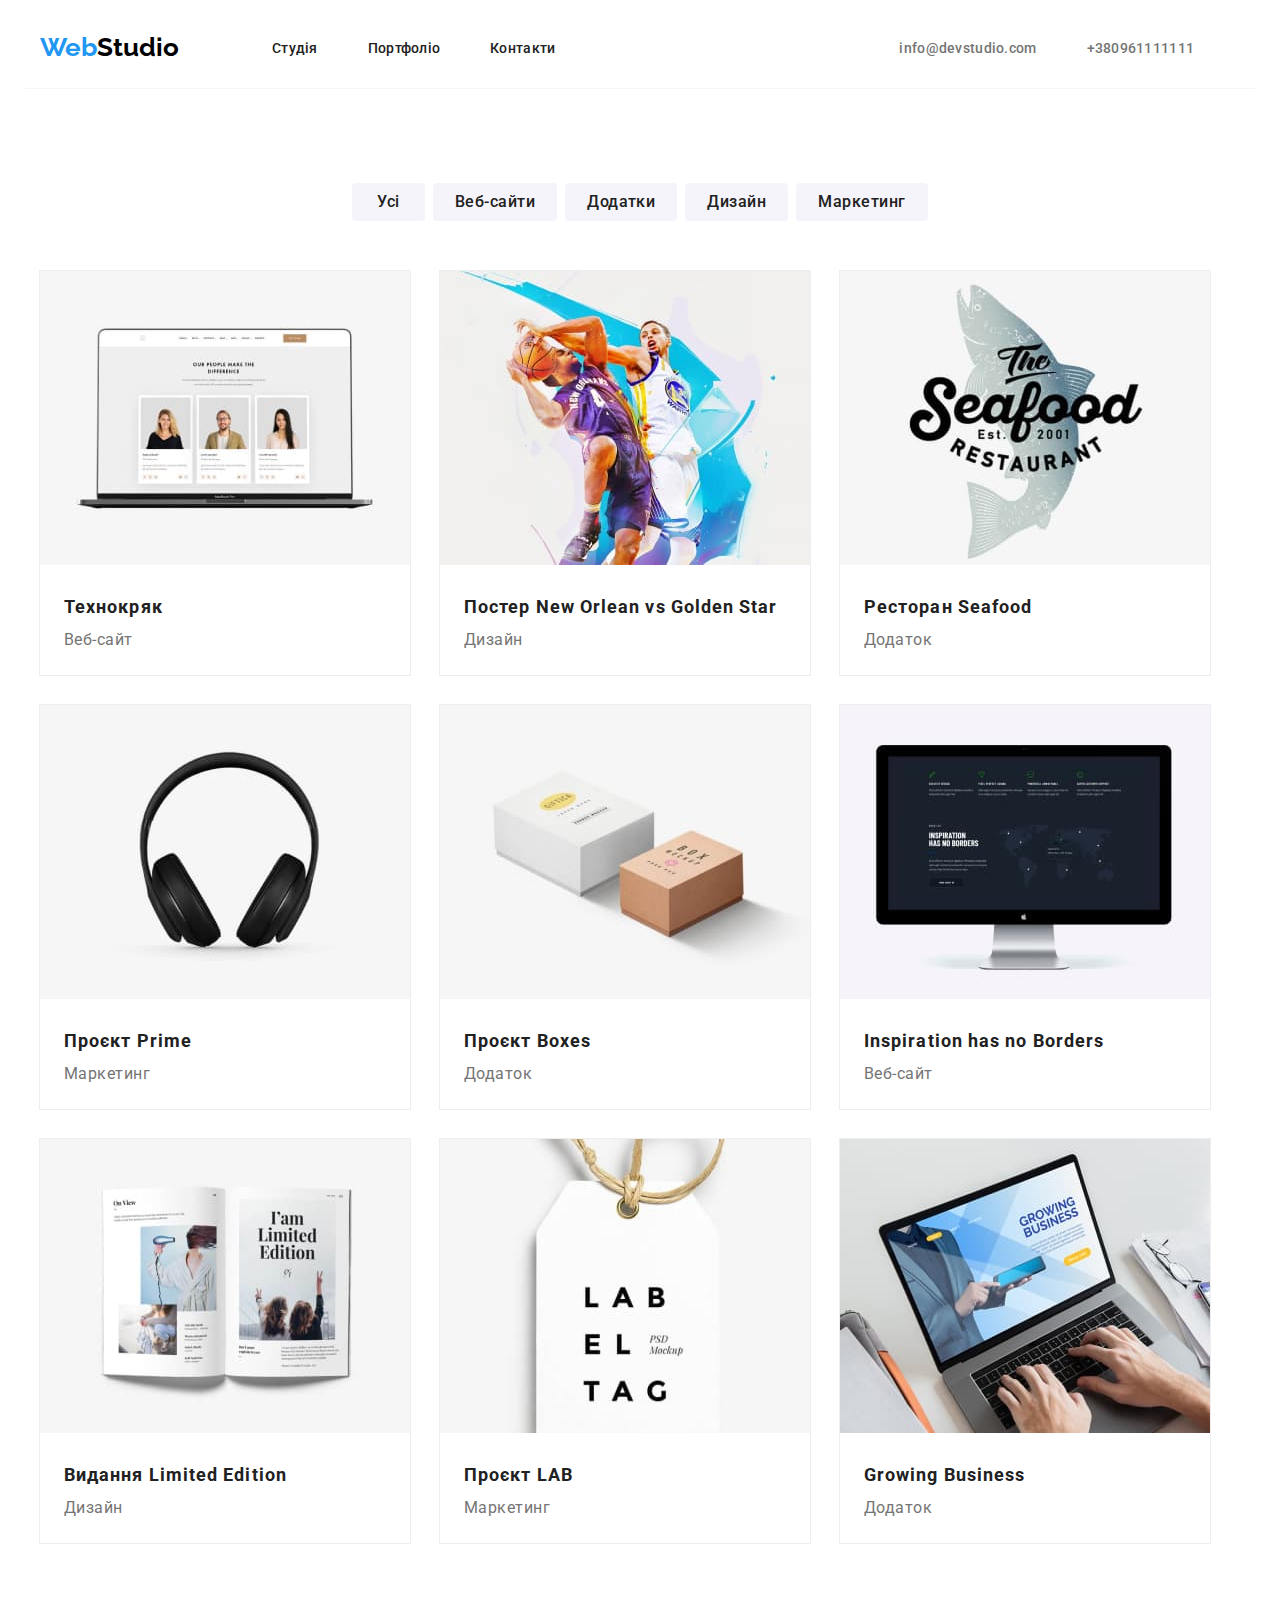
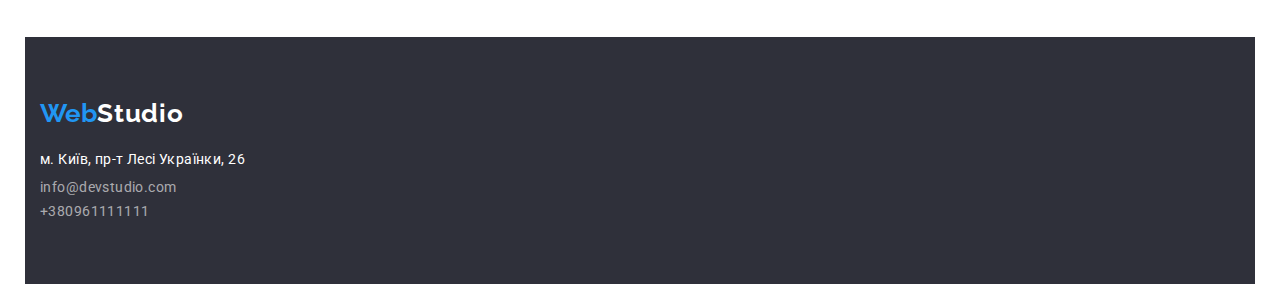
==== commit 5169aac5: "HW-03(03)" ====
--- a/portfolio.html
+++ b/portfolio.html
@@ -8,8 +8,8 @@
         <link rel="preconnect" href="https://fonts.googleapis.com">
         <link rel="preconnect" href="https://fonts.gstatic.com" crossorigin>
         <link href="https://fonts.googleapis.com/css2?family=Raleway:wght@700&family=Roboto:wght@400;500;700;900&display=swap" rel="stylesheet">
-        <link rel="stylesheet" href="./css/modern-normalize/modern-normalize.css">
-        <title>goit-markup-hw-02</title>
+        <link rel="stylesheet" href="https://cdnjs.cloudflare.com/ajax/libs/modern-normalize/1.1.0/modern-normalize.min.css" integrity="sha512-wpPYUAdjBVSE4KJnH1VR1HeZfpl1ub8YT/NKx4PuQ5NmX2tKuGu6U/JRp5y+Y8XG2tV+wKQpNHVUX03MfMFn9Q==" crossorigin="anonymous" referrerpolicy="no-referrer" />
+        <title>goit-markup-hw-03</title>
     </head>
     <body>
         <header>
@@ -42,72 +42,91 @@
                         <li class="portfolio-items">
                             <a class="portfolio-link" href="#">
                             <img src="./images/Технокряк.jpg" width="370" height="294" alt="Технокряк">
-                            <h3 class="portfolio-list">Технокряк</h3>
-                            <p class="portfolio-text">Веб-сайт</p>
+                            <div class="portfolio-content">
+                                <h3 class="portfolio-list">Технокряк</h3>
+                                <p class="portfolio-text">Веб-сайт</p>
+                            </div>
                         </a>
                         </li>
 
                         <li class="portfolio-items">
                             <a class="portfolio-link" href="#">
                             <img src="./images/Постер New Orlean vs Golden Star.jpg" width="370" height="294" alt="New Orlean vs Golden Star">
-                            <h3 class="portfolio-list">Постер New Orlean vs Golden Star</h3>
-                            <p class="portfolio-text">Дизайн</p>
+                            <div class="portfolio-content">
+                                <h3 class="portfolio-list">Постер New Orlean vs Golden Star</h3>
+                                <p class="portfolio-text">Дизайн</p>
+                            </div>
                         </a>
                         </li>
 
                         <li class="portfolio-items">
                             <a class="portfolio-link" href="#">
                             <img src="./images/Ресторан Seafood.jpg" width="370" height="294" alt="Ресторан Seafood">
-                            <h3 class="portfolio-list">Ресторан Seafood</h3>
-                            <p class="portfolio-text">Додаток</p>
+                            <div class="portfolio-content">
+                                <h3 class="portfolio-list">Ресторан Seafood</h3>
+                                <p class="portfolio-text">Додаток</p>
+                            </div>
                         </a>
                         </li>
 
                         <li class="portfolio-items">
                             <a class="portfolio-link" href="#">
                             <img src="./images/Проєкт Prime.jpg" width="370" height="294" alt="Prime">
-                            <h3 class="portfolio-list">Проєкт Prime</h3>
-                            <p class="portfolio-text">Маркетинг</p>
+                            <div class="portfolio-content">
+                                <h3 class="portfolio-list">Проєкт Prime</h3>
+                                <p class="portfolio-text">Маркетинг</p>
+                            </div>
                         </a>
                         </li>
 
                         <li class="portfolio-items">
                             <a class="portfolio-link" href="#">
                             <img src="./images/Проєкт Boxes.jpg" width="370" height="294" alt="Boxes">
-                            <h3 class="portfolio-list">Проєкт Boxes</h3>
-                            <p class="portfolio-text">Додаток</p>
+                            <div class="portfolio-content">
+                                <h3 class="portfolio-list">Проєкт Boxes</h3>
+                                <p class="portfolio-text">Додаток</p>
+                            </div>
                         </a>
                         </li>
 
                         <li class="portfolio-items">
                             <a class="portfolio-link" href="#">
                             <img src="./images/Inspiration has no Borders.jpg" width="370" height="294" alt="Inspiration has no Borders">
-                            <h3 class="portfolio-list">Inspiration has no Borders</h3>
-                            <p class="portfolio-text">Веб-сайт</p>
+                            <div class="portfolio-content">                   
+                                <h3 class="portfolio-list">Inspiration has no Borders</h3>
+                                <p class="portfolio-text">Веб-сайт</p>
+                            </div>
                         </a>
                         </li>
 
                         <li class="portfolio-items">
                             <a class="portfolio-link" href="#">
                             <img src="./images/Видання Limited Edition.jpg" width="370" height="294" alt="Limited Edition">
-                            <h3 class="portfolio-list">Видання Limited Edition</h3>
-                            <p class="portfolio-text">Дизайн</p>
+                            <div class="portfolio-content">
+                                <h3 class="portfolio-list">Видання Limited Edition</h3>
+                                <p class="portfolio-text">Дизайн</p>
+                            </div>
                         </a>
                         </li>
 
                         <li class="portfolio-items">
                             <a class="portfolio-link" href="#">
                             <img src="./images/Проєкт LAB.jpg" width="370" height="294" alt="LAB">
-                            <h3 class="portfolio-list">Проєкт LAB</h3>
-                            <p class="portfolio-text">Маркетинг</p>
+                            <div class="portfolio-content">
+                                <h3 class="portfolio-list">Проєкт LAB</h3>
+                                <p class="portfolio-text">Маркетинг</p>
+                            </div>
+
                         </a>
                         </li>
 
                         <li class="portfolio-items">
                             <a class="portfolio-link" href="#">
                             <img src="./images/Growing Business.jpg" width="370" height="294" alt="Growing Business">
-                            <h3 class="portfolio-list">Growing Business</h3>
-                            <p class="portfolio-text">Додаток</p>
+                            <div class="portfolio-content">
+                                <h3 class="portfolio-list">Growing Business</h3>
+                                <p class="portfolio-text">Додаток</p>
+                            </div>
                         </a>
                         </li>
                         
@@ -123,17 +142,20 @@
                 <a class="logo-Web" href="./index.html">Web<span class="logo-Studio-footer">Studio</span></a>
             </div>
             
-            <div class="footer-nav">
-                <p class="address">м. Київ, пр-т Лесі Українки, 26</p>
-                <ul class="footer-items">
-                    <li>
-                        <a class="footer-link" href="#" target="_blank" rel="noopener noreferrer">info@devstudio.com</a> 
-                    </li>
-                    <li>
-                        <a class="footer-link" href="tel:+380961111111">+380961111111</a>
-                    </li>
-                </ul>
-            </div>
+            
+            <ul class="footer-items">
+
+                <li>
+                    <p class="address">м. Київ, пр-т Лесі Українки, 26</p>
+                </li>
+                <li>
+                    <a class="footer-mail" href="#" target="_blank" rel="noopener noreferrer">info@devstudio.com</a> 
+                </li>
+                <li>
+                    <a class="footer-tel" href="tel:+380961111111">+380961111111</a>
+                </li>
+            </ul>
+            
             
         </footer>
     </body>
--- a/css/styles.css
+++ b/css/styles.css
@@ -102,9 +102,7 @@
     height: 600px;
     display: flex;
     align-items: center;
-    justify-content: center;
-    margin-bottom: 94px;  
-    
+    justify-content: center;    
 }
 
 .title-page-caption{
@@ -128,7 +126,8 @@
     width: 216px;
     height: 50px; 
     border-radius: 4px;
-    border: transparent;           
+    border: transparent; 
+    font-weight: 700          
 }
 
 .container-caption{
@@ -141,11 +140,16 @@
 
 /*--sections our advantages--*/
 
+.about-container{
+    padding-bottom: 94px;
+    padding-top: 94px;
+}
+
 .advantages-items{
     list-style: none;
     height: 98px;
-    display: flex;
-    margin-bottom: 94px;    
+    display: flex;    
+    gap: 30px;        
 }
 
 .about-items{
@@ -176,7 +180,7 @@
 
 .img-list{    
     font-size: 36px;
-    line-height: 1.666;
+    line-height: 1.17;
     text-align: center;
     letter-spacing: 0.03em;
     color: var(--title-color);
@@ -188,25 +192,19 @@
     gap: 30px;
 }
 
-
-
-
-
-
 /*---section teams-----*/
 
-.container-team{
-    height: 648px;   
+.team{
+    padding-top: 94px;
+    padding-bottom: 94px; 
+}
+
+.container-team{    
     justify-content: center;
     display: flex;
     align-content: space-between;
     flex-wrap: nowrap;
-    flex-direction: column; 
-    background-color: #F5F4FA;   
-}
-
-.container-card{
-    background-color: #FFFFFF;
+    flex-direction: column;          
 }
 
 .teams-list{    
@@ -230,8 +228,9 @@
     color: var(--blue-color);    
 }
 
-.foto-team{
-    margin-bottom: 30px;
+.card-info{
+    padding-top: 30px;
+    padding-bottom: 30px; 
 }
 
 .team-card{
@@ -253,20 +252,19 @@
     margin-bottom: 30px;        
 }
 
-
 /*---------------main----------------*/
 
 /*--------------footer---------------*/
 
 .footer{
-    background-color: #2F303A;
-    height: 252px;
+    background-color: #2F303A;    
     display: flex;
     flex-direction: column;
-}
-
-.footer-logo{
-    margin-top: 60px;
+    padding-bottom: 60px;
+    padding-top: 60px;
+}
+
+.footer-logo{   
     margin-bottom: 20px;  
 }
 
@@ -277,41 +275,56 @@
     letter-spacing: 0.03em;
 }
 
-.footer-nav{
-    gap: 9px;
-}
-
 .address{    
-    font-size: 14px;
-    line-height: 24px;
+    font-size: 14px;      
     letter-spacing: 0.03em;
     color: #FFFFFF;
+    margin-bottom: 9px;
     }
 
 .footer-items{
-    list-style: none;
-
-}
-.footer-link{   
+    list-style: none;    
+}
+
+.footer-mail{   
     font-size: 14px;
     line-height: 1.714;      
     letter-spacing: 0.03em;    
     color: rgba(255, 255, 255, 0.6);
-    text-decoration: none;
-}
-
-.footer-link:hover{
+    text-decoration: none;  
+    margin-bottom: 9px;  
+}
+
+.footer-mail:hover{
     color: var(--blue-color); 
 }
-.footer-link:active{
+.footer-mail:active{
     color: #000; 
 }
+
+.footer-tel{   
+    font-size: 14px;
+    line-height: 1.714;      
+    letter-spacing: 0.03em;    
+    color: rgba(255, 255, 255, 0.6);
+    text-decoration: none;       
+}
+
+.footer-tel:hover{
+    color: var(--blue-color); 
+}
+.footer-tel:active{
+    color: #000; 
+}
+
+
 /*--------------footer---------------*/
 
 /*------------portfolio--------------*/
 
 .container-portfolio{
-    margin-top: 94px;
+    padding-top: 94px;
+    border-top: 1px solid #F5F5F5;    
 }
 
 .box-btn-items{
@@ -366,7 +379,7 @@
     display: flex;
     flex-wrap: wrap;
     gap: 30px;
-    margin-bottom: 94px;
+    padding-bottom: 94px;
 }
 
 .portfolio-items{
@@ -381,8 +394,7 @@
     font-size: 18px;
     line-height: 2;    
     letter-spacing: 0.06em;    
-    color: #212121;
-    padding: 20px 2px 4px 24px;
+    color: #212121;    
 }
 
 .portfolio-text{ 
@@ -390,5 +402,10 @@
     line-height: 1.875;
     letter-spacing: 0.03em;    
     color: var(--uptitle-color);
-    padding: 0px 24px 20px 24px;
+}
+
+.portfolio-content{
+    padding-top: 20px;
+    padding-left: 24px;
+    padding-bottom: 20px;
 }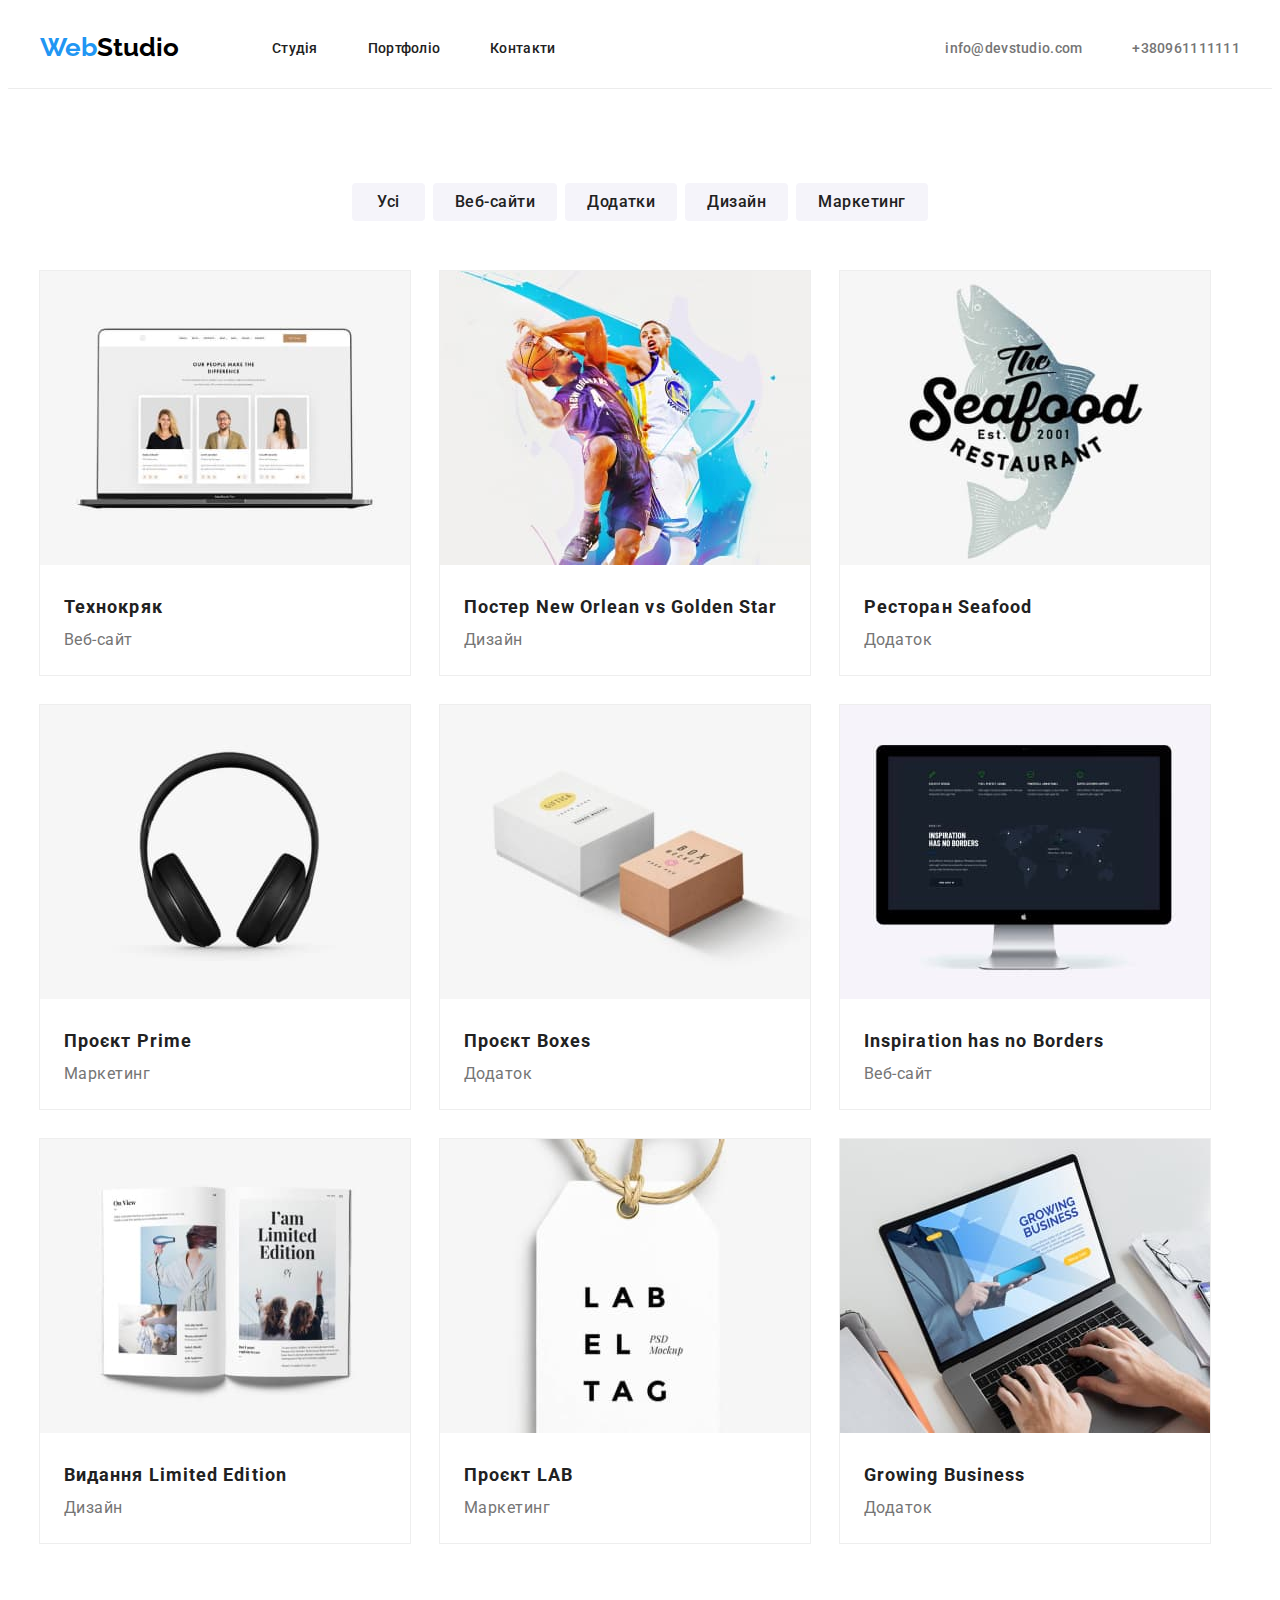
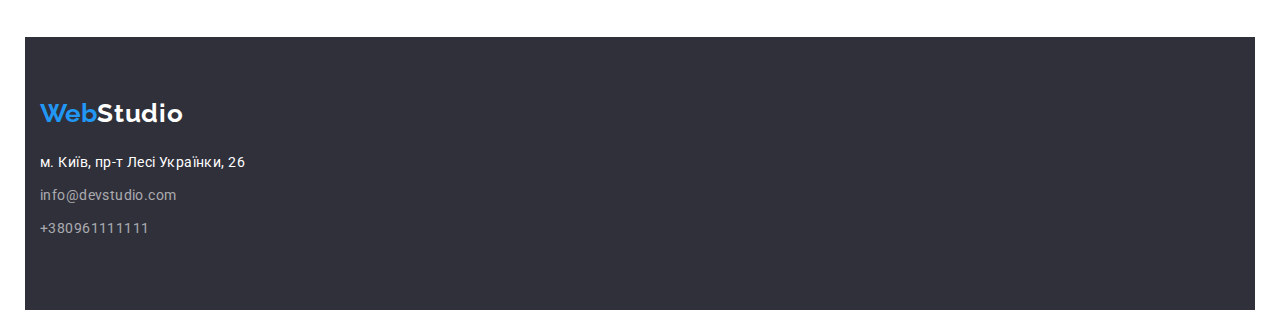
==== commit 456150d7: "HW_3(03)" ====
--- a/portfolio.html
+++ b/portfolio.html
@@ -3,16 +3,16 @@
     <head>
         <meta charset="UTF-8">
         <meta http-equiv="X-UA-Compatible" content="IE=edge">
-        <meta name="viewport" content="width=device-width, initial-scale=1.0">
-        <link rel="stylesheet" href="./css/styles.css">
+        <meta name="viewport" content="width=device-width, initial-scale=1.0">        
         <link rel="preconnect" href="https://fonts.googleapis.com">
         <link rel="preconnect" href="https://fonts.gstatic.com" crossorigin>
         <link href="https://fonts.googleapis.com/css2?family=Raleway:wght@700&family=Roboto:wght@400;500;700;900&display=swap" rel="stylesheet">
         <link rel="stylesheet" href="https://cdnjs.cloudflare.com/ajax/libs/modern-normalize/1.1.0/modern-normalize.min.css" integrity="sha512-wpPYUAdjBVSE4KJnH1VR1HeZfpl1ub8YT/NKx4PuQ5NmX2tKuGu6U/JRp5y+Y8XG2tV+wKQpNHVUX03MfMFn9Q==" crossorigin="anonymous" referrerpolicy="no-referrer" />
+        <link rel="stylesheet" href="./css/styles.css">
         <title>goit-markup-hw-03</title>
     </head>
     <body>
-        <header>
+        <header class="header-line">
             <div class="container container-header">
                 <a class="logo-Web" href="./index.html">Web<span class="logo-Studio">Studio</span></a>
                 <nav class="navigation">
@@ -28,8 +28,8 @@
             </div>
         </header>
         <main>
-            <section>
-                <div class="container container-portfolio">
+            <section class="section-portfolio">
+                <div class="container">
                     <ul class="box-btn-items">
                         <li><button class="btn-style-all" type="button">Усі</button></a></li>
                         <li><button class="btn-style" type="button">Веб-сайти</button></a></li>
@@ -145,13 +145,13 @@
             
             <ul class="footer-items">
 
-                <li>
+                <li class="footer-nav">
                     <p class="address">м. Київ, пр-т Лесі Українки, 26</p>
                 </li>
-                <li>
+                <li class="footer-nav">
                     <a class="footer-mail" href="#" target="_blank" rel="noopener noreferrer">info@devstudio.com</a> 
                 </li>
-                <li>
+                <li class="footer-nav">
                     <a class="footer-tel" href="tel:+380961111111">+380961111111</a>
                 </li>
             </ul>
--- a/css/styles.css
+++ b/css/styles.css
@@ -49,7 +49,7 @@
 }
 
 .navigation{
-    margin-right: 344px;
+    margin-right: auto;
 }
 
 .nav-items{
@@ -248,8 +248,7 @@
     line-height: 1.187;
     text-align: center;
     letter-spacing: 0.03em;    
-    color: var(--uptitle-color);
-    margin-bottom: 30px;        
+    color: var(--uptitle-color);           
 }
 
 /*---------------main----------------*/
@@ -280,6 +279,7 @@
     letter-spacing: 0.03em;
     color: #FFFFFF;
     margin-bottom: 9px;
+    line-height: 1.714;
     }
 
 .footer-items{
@@ -317,15 +317,24 @@
     color: #000; 
 }
 
+.footer-nav{
+    margin-bottom: 9px;
+
+}
+
 
 /*--------------footer---------------*/
 
 /*------------portfolio--------------*/
 
-.container-portfolio{
-    padding-top: 94px;
-    border-top: 1px solid #F5F5F5;    
-}
+.header-line{
+    border-bottom:1px solid #ECECEC;
+}
+
+.section-portfolio{
+    padding-top: 94px;  
+}
+
 
 .box-btn-items{
     list-style: none; 
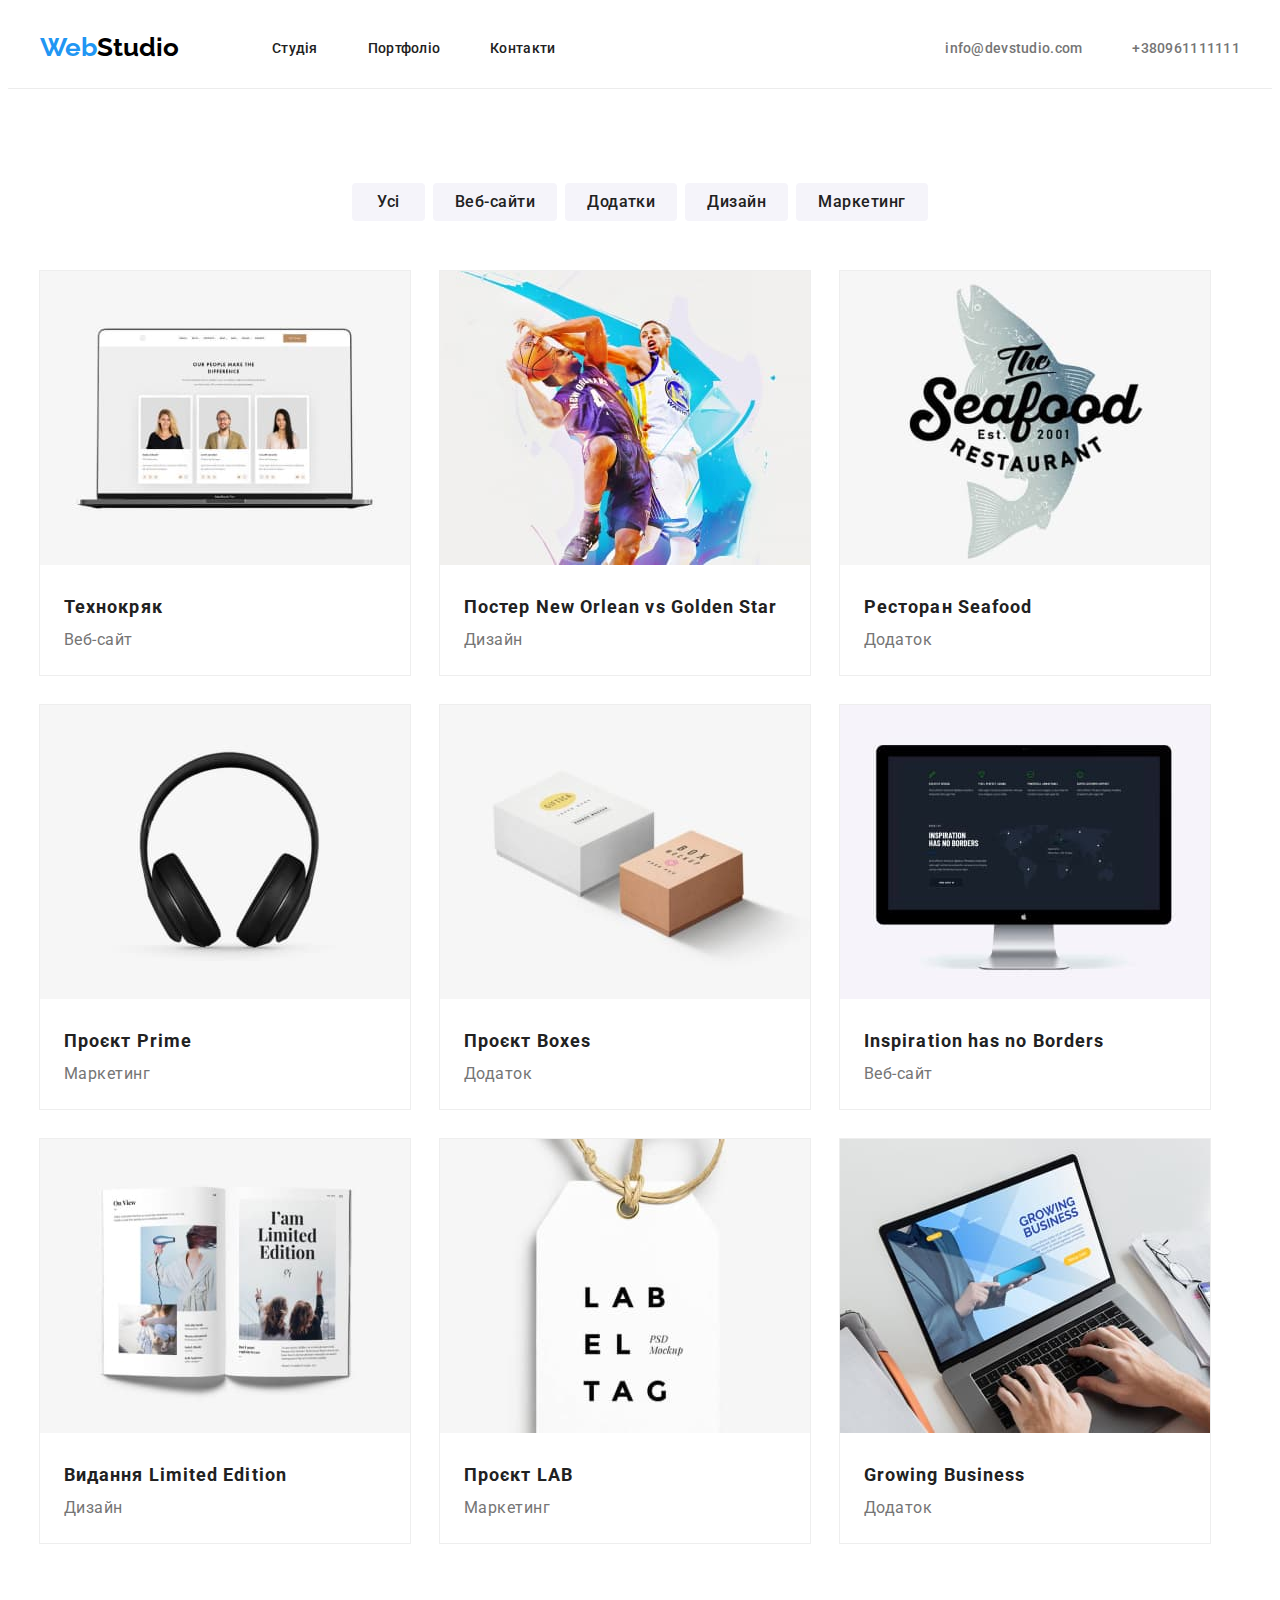
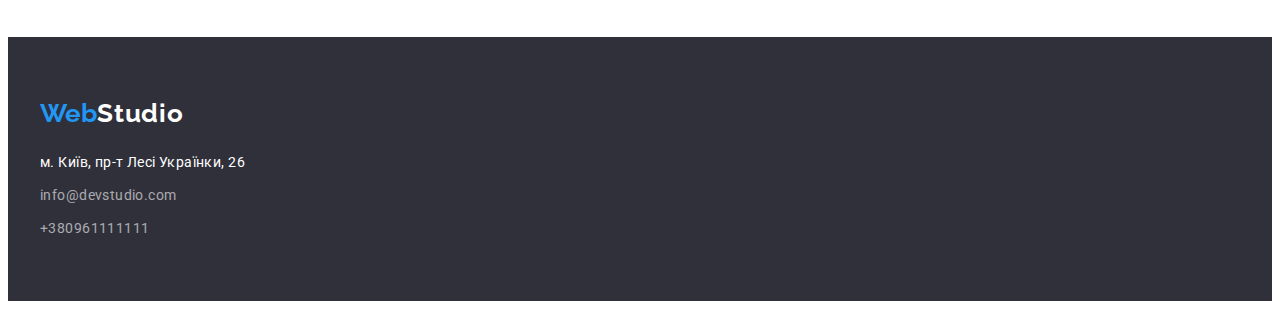
==== commit 66ff6b7b: "HW-03" ====
--- a/portfolio.html
+++ b/portfolio.html
@@ -136,25 +136,27 @@
             </section>
             
         </main>
-        <footer class="footer container">
+        <footer class="footer">
             
-            <div class="footer-logo">
-                <a class="logo-Web" href="./index.html">Web<span class="logo-Studio-footer">Studio</span></a>
+            <div class="container">
+                <div class="footer-logo">
+                    <a class="logo-Web" href="./index.html">Web<span class="logo-Studio-footer">Studio</span></a>
+                </div>
+                
+                
+                <ul class="footer-items">
+
+                    <li class="footer-nav">
+                        <p class="address">м. Київ, пр-т Лесі Українки, 26</p>
+                    </li>
+                    <li class="footer-nav">
+                        <a class="footer-mail" href="#" target="_blank" rel="noopener noreferrer">info@devstudio.com</a> 
+                    </li>
+                    <li>
+                        <a class="footer-tel" href="tel:+380961111111">+380961111111</a>
+                    </li>
+                </ul>
             </div>
-            
-            
-            <ul class="footer-items">
-
-                <li class="footer-nav">
-                    <p class="address">м. Київ, пр-т Лесі Українки, 26</p>
-                </li>
-                <li class="footer-nav">
-                    <a class="footer-mail" href="#" target="_blank" rel="noopener noreferrer">info@devstudio.com</a> 
-                </li>
-                <li class="footer-nav">
-                    <a class="footer-tel" href="tel:+380961111111">+380961111111</a>
-                </li>
-            </ul>
             
             
         </footer>
--- a/css/styles.css
+++ b/css/styles.css
@@ -98,11 +98,12 @@
 /*---------------main----------------*/
 
 .title-page{
-    background-color: #2F303A;
-    height: 600px;
+    background-color: #2F303A;    
     display: flex;
     align-items: center;
-    justify-content: center;    
+    justify-content: center; 
+    padding-top: 200px;
+    padding-bottom: 200px;   
 }
 
 .title-page-caption{
@@ -175,7 +176,7 @@
 /*----sectons img-----*/
 
 .container-img{
-    margin-bottom: 94px;
+    padding-bottom: 94px;
 }
 
 .img-list{    
@@ -332,7 +333,8 @@
 }
 
 .section-portfolio{
-    padding-top: 94px;  
+    padding-top: 94px; 
+    padding-bottom: 94px; 
 }
 
 
@@ -387,8 +389,7 @@
     list-style: none;
     display: flex;
     flex-wrap: wrap;
-    gap: 30px;
-    padding-bottom: 94px;
+    gap: 30px;    
 }
 
 .portfolio-items{
